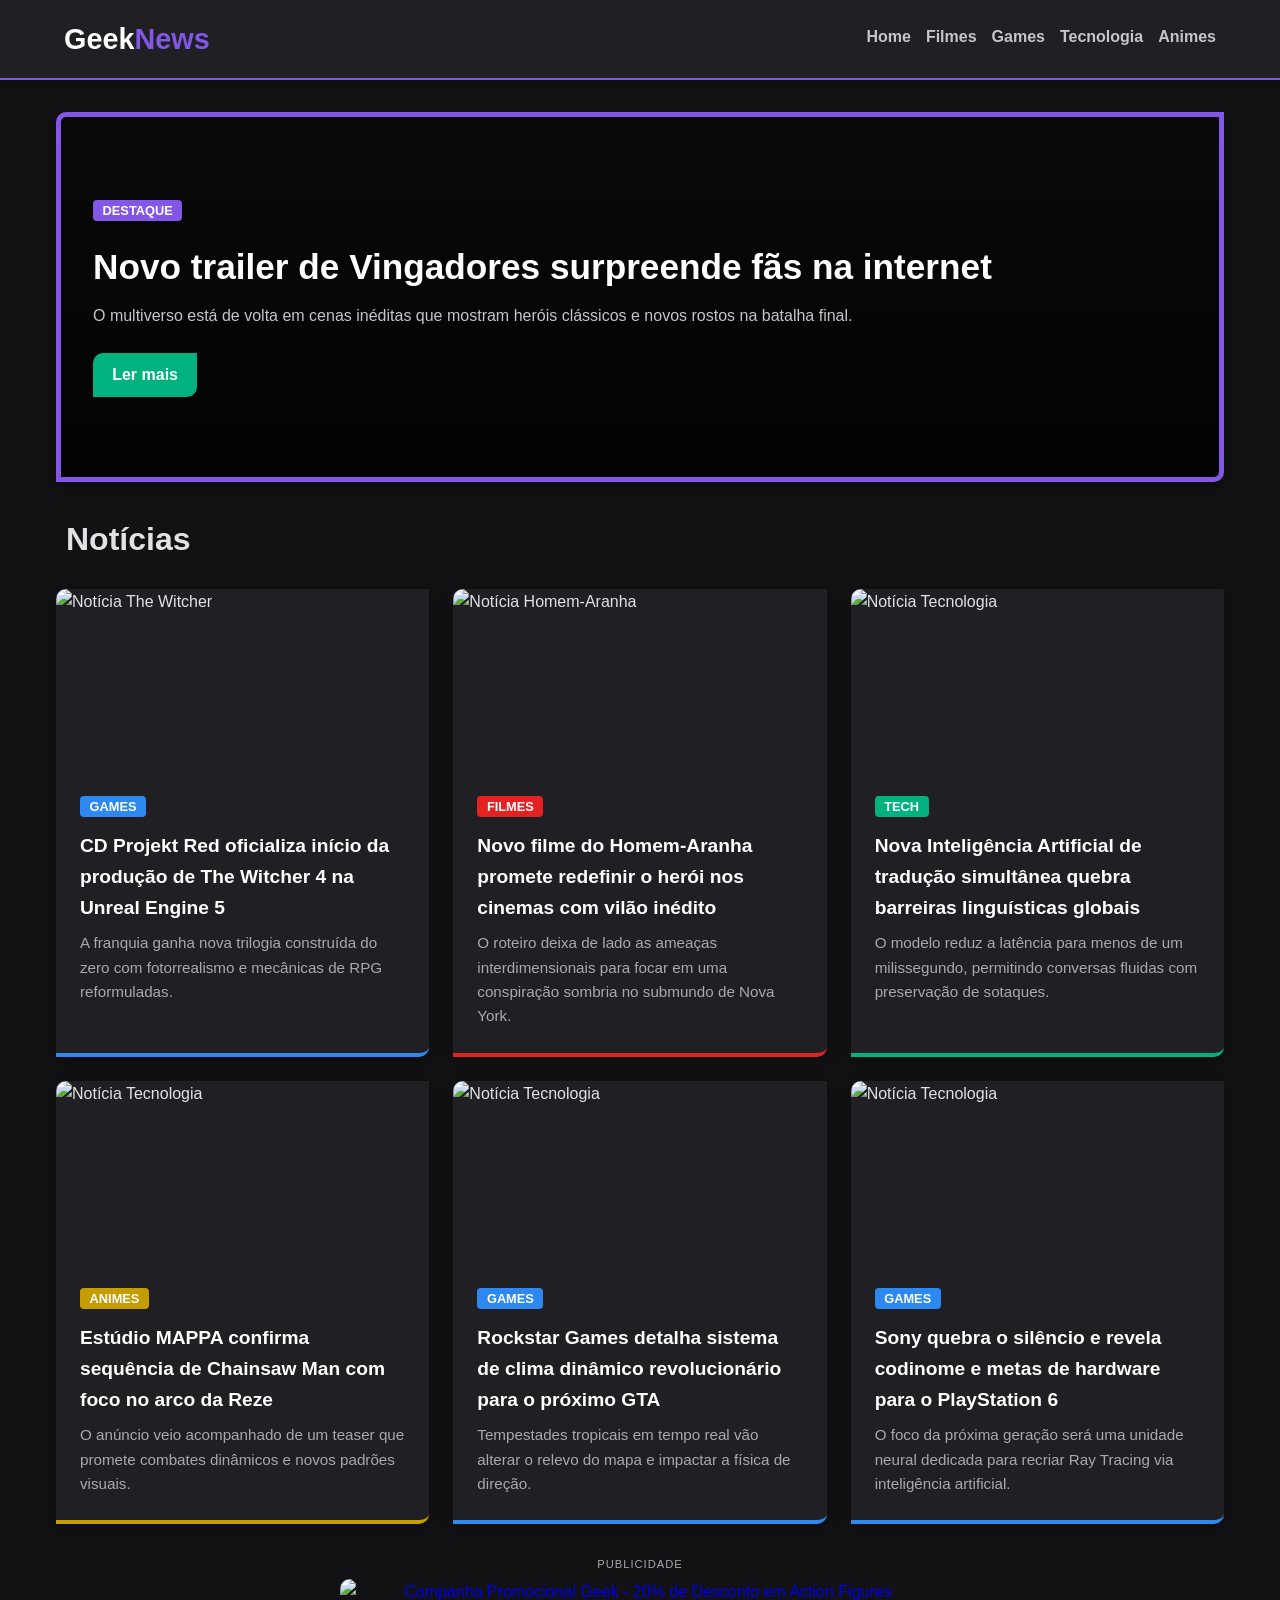
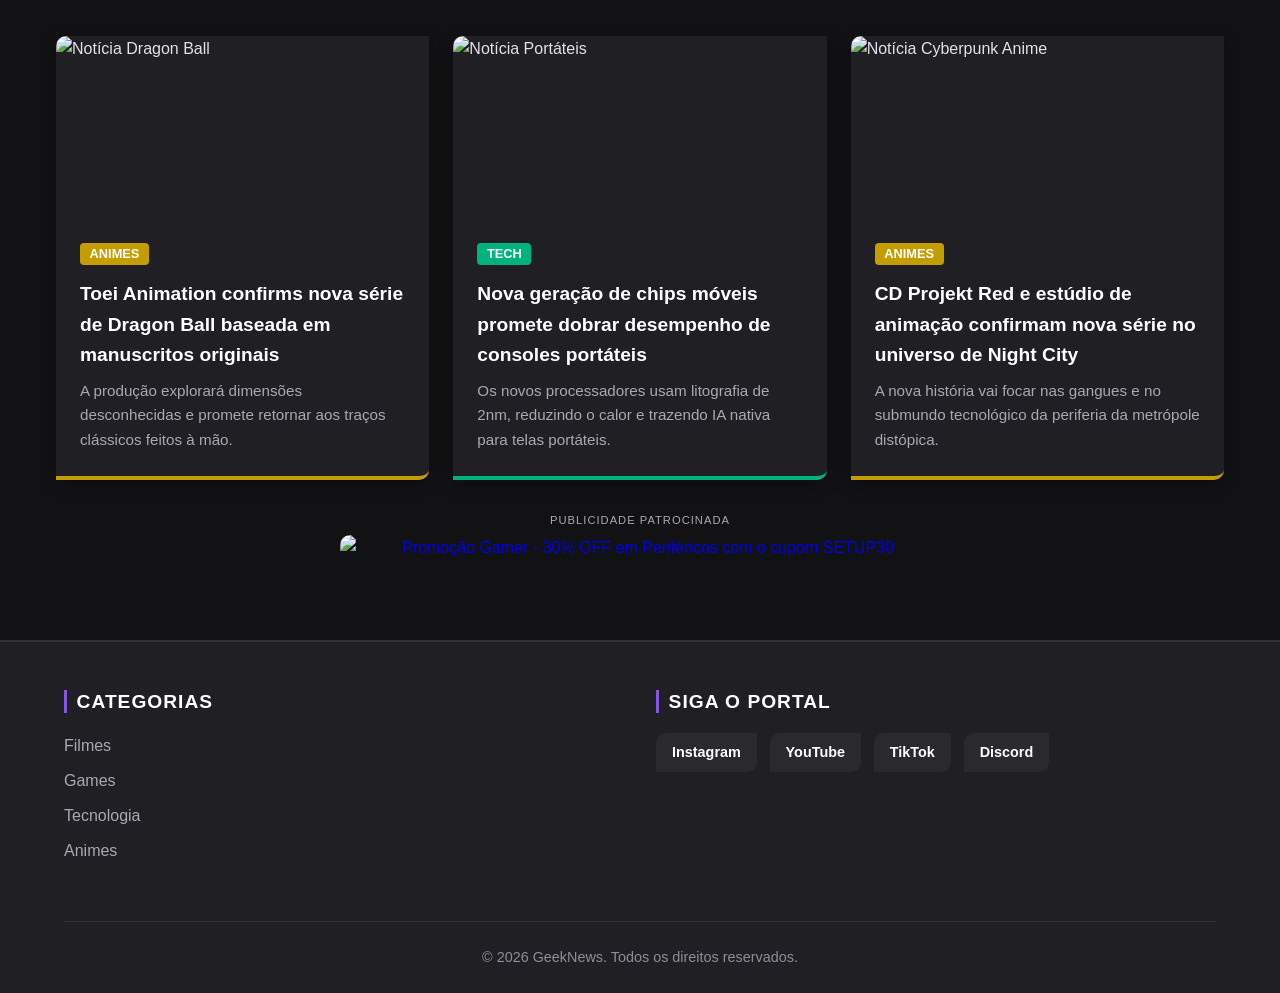
==== index.html @ 1e9d185f "Add files via upload" ====
<!DOCTYPE html>
<html lang="pt-BR">

<head>
    <meta charset="UTF-8">
    <meta name="viewport" content="width=device-width, initial-scale=1.0">
    <title>GeekNews - O seu portal de cultura pop</title>
    <link rel="stylesheet" href="style.css">
</head>

<body>
    <header>
        <div class="logo"><a href="index.html">Geek<span>News</span></a></div>
        <nav>
            <a href="index.html" class="nav-home">Home</a>
            <a href="filmes.html" class="nav-filmes">Filmes</a>
            <a href="games.html" class="nav-games">Games</a>
            <a href="tecnologia.html" class="nav-tecnologia">Tecnologia</a>
            <a href="animes.html" class="nav-animes">Animes</a>
        </nav>
    </header>

        <main class="container">
        <section class="destaque">
            <a href="noticia_vingadores.html" class="destaque-link">
                <div class="destaque-conteudo">
                    <span class="tag">Destaque</span>
                    <h1>Novo trailer de Vingadores surpreende fãs na internet</h1>
                    <p>O multiverso está de volta em cenas inéditas que mostram heróis clássicos e novos rostos na batalha final.</p>
                    <span class="btn">Ler mais</span>
                </div>
            </a>
        </section>

        <h2 class="titulo-secao">Notícias</h2>

        <section class="noticias-grid">

            <article class="card games">
                <a href="noticia_games1.html" class="card-link">
                    <img src="img/zelda.jpg" alt="Notícia The Witcher" class="card-img-foto">
                    <div class="card-body">
                        <span class="tag">Games</span>
                        <h3>CD Projekt Red oficializa início da produção de The Witcher 4 na Unreal Engine 5</h3>
                        <p>A franquia ganha nova trilogia construída do zero com fotorrealismo e mecânicas de RPG reformuladas.</p>
                    </div>
                </a>
            </article>

            <article class="card filmes">
                <a href="noticia_homem_aranha.html" class="card-link">
                    <img src="img/aranha.jpg" alt="Notícia Homem-Aranha" class="card-img-foto">
                    <div class="card-body">
                        <span class="tag">Filmes</span>
                        <h3>Novo filme do Homem-Aranha promete redefinir o herói nos cinemas com vilão inédito</h3>
                        <p>O roteiro deixa de lado as ameaças interdimensionais para focar em uma conspiração sombria no submundo de Nova York.</p>
                    </div>
                </a>
            </article>

            <article class="card tecnologia">
                <a href="noticia_tecnologia.html" class="card-link">
                    <img src="img/tecnologia.jpg" alt="Notícia Tecnologia" class="card-img-foto">
                    <div class="card-body">
                        <span class="tag">Tech</span>
                        <h3>Nova Inteligência Artificial de tradução simultânea quebra barreiras linguísticas globais</h3>
                        <p>O modelo reduz a latência para menos de um milissegundo, permitindo conversas fluidas com preservação de sotaques.</p>
                    </div>
                </a>
            </article>

            <article class="card animes">
                <a href="noticia_anime.html" class="card-link">
                    <img src="img/chainsaw.jpg" alt="Notícia Tecnologia" class="card-img-foto">
                    <div class="card-body">
                        <span class="tag">Animes</span>
                        <h3>Estúdio MAPPA confirma sequência de Chainsaw Man com foco no arco da Reze</h3>
                        <p>O anúncio veio acompanhado de um teaser que promete combates dinâmicos e novos padrões visuais.</p>
                    </div>
                </a>
            </article>

            <article class="card games">
                <a href="noticia_games2.html" class="card-link">
                    <img src="img/gta.jpg" alt="Notícia Tecnologia" class="card-img-foto">
                    <div class="card-body">
                        <span class="tag">Games</span>
                        <h3>Rockstar Games detalha sistema de clima dinâmico revolucionário para o próximo GTA</h3>
                        <p>Tempestades tropicais em tempo real vão alterar o relevo do mapa e impactar a física de direção.</p>
                    </div>
                </a>
            </article>

            <article class="card games">
                <a href="noticia_ps6.html" class="card-link">
                    <img src="img/ps6.jpg" alt="Notícia Tecnologia" class="card-img-foto">
                    <div class="card-body">
                        <span class="tag">Games</span>
                        <h3>Sony quebra o silêncio e revela codinome e metas de hardware para o PlayStation 6</h3>
                        <p>O foco da próxima geração será uma unidade neural dedicada para recriar Ray Tracing via inteligência artificial.</p>
                    </div>
                </a>
            </article>

        </section>

        <!-- Banner de Anúncio permanece fora da grade para ocupar toda a largura -->
        <div class="anuncio-horizontal">
            <span class="anuncio-tag">Publicidade</span>
            <a href="#" class="anuncio-link">
                <img src="img/banner_promocao.jpg" alt="Campanha Promocional Geek - 20% de Desconto em Action Figures" class="anuncio-img-banner">
            </a>
        </div>

        <section class="noticias-grid">

            <article class="card animes">
                <a href="noticia_dragonball.html" class="card-link">
                    <img src="img/dragon-ball.jpg" alt="Notícia Dragon Ball" class="card-img-foto">
                    <div class="card-body">
                        <span class="tag">Animes</span>
                        <h3>Toei Animation confirms nova série de Dragon Ball baseada em manuscritos originais</h3>
                        <p>A produção explorará dimensões desconhecidas e promete retornar aos traços clássicos feitos à mão.</p>
                    </div>
                </a>
            </article>

            <article class="card tecnologia">
                <a href="noticia_portateis.html" class="card-link">
                    <img src="img/portateis.jpg" alt="Notícia Portáteis" class="card-img-foto">
                    <div class="card-body">
                        <span class="tag">Tech</span>
                        <h3>Nova geração de chips móveis promete dobrar desempenho de consoles portáteis</h3>
                        <p>Os novos processadores usam litografia de 2nm, reduzindo o calor e trazendo IA nativa para telas portáteis.</p>
                    </div>
                </a>
            </article>

            <article class="card animes">
                <a href="noticia_cyberpunk_anime.html" class="card-link">
                    <img src="img/cyberpunk.jpg" alt="Notícia Cyberpunk Anime" class="card-img-foto">
                    <div class="card-body">
                        <span class="tag">Animes</span>
                        <h3>CD Projekt Red e estúdio de animação confirmam nova série no universo de Night City</h3>
                        <p>A nova história vai focar nas gangues e no submundo tecnológico da periferia da metrópole distópica.</p>
                    </div>
                </a>
            </article>

        </section>

        <!-- Novo Banner de Anúncio Gamer -->
        <div class="anuncio-horizontal">
            <span class="anuncio-tag">Publicidade Patrocinada</span>
            <a href="#" class="anuncio-link">
                <img src="img/banner_setup.jpg" alt="Promoção Gamer - 30% OFF em Periféricos com o cupom SETUP30" class="anuncio-img-banner">
            </a>
        </div>
    </main>

    <footer>
        <div class="footer-container">
            <!-- Coluna 1: Links de Navegação (Sem o Home) -->
            <div class="footer-col">
                <h4>Categorias</h4>
                <ul>
                    <li><a href="filmes.html">Filmes</a></li>
                    <li><a href="games.html">Games</a></li>
                    <li><a href="tecnologia.html">Tecnologia</a></li>
                    <li><a href="animes.html">Animes</a></li>
                </ul>
            </div>

            <!-- Coluna 2: Redes Sociais Fictícias -->
            <div class="footer-col">
                <h4>Siga o Portal</h4>
                <div class="social-links">
                    <a href="#" class="social-btn instagram">Instagram</a>
                    <a href="#" class="social-btn youtube">YouTube</a>
                    <a href="#" class="social-btn tiktok">TikTok</a>
                    <a href="#" class="social-btn discord">Discord</a>
                </div>
            </div>
        </div>

        <!-- Linha de Direitos Autorais -->
        <div class="footer-bottom">
            <p>&copy; 2026 GeekNews. Todos os direitos reservados.</p>
        </div>
    </footer>

</body>

</html>
---- style.css ----
/* ==========================================================================
   1. VARIÁVEIS, CONFIGURAÇÕES GERAIS E RESET
   ========================================================================== */
:root {
    --cor-principal: #202024;
    --cor-destaque: #8257e5;
    /* Roxo padrão do site */
    --cor-fundo: #121214;
    --cor-texto-claro: #fff;
    --cor-texto: #e1e1e6;
    --cor-texto-mutado: #a8a8b3;
    --curvatura: 10px 0 10px 0;
    --sombra-padrao: 0 4px 15px rgba(0, 0, 0, 0.35);

    /* VARIÁVEIS DE CORES DOS TÓPICOS */
    --cor-filmes: #e52222;
    /* Vermelho */
    --cor-games: #2d89ef;
    /* Azul */
    --cor-tecnologia: #00b37e;
    /* Verde */
    --cor-animes: #c49d03;
    /* Amarelo */
}

* {
    margin: 0;
    padding: 0;
    box-sizing: border-box;
}

body {
    margin: 0;
    background-color: var(--cor-fundo);
    color: var(--cor-texto);
    font-family: 'Segoe UI', Tahoma, Geneva, Verdana, sans-serif;
    line-height: 1.6;
}

.container {
    max-width: 1200px;
    margin: 2rem auto;
    padding: 0 1rem;
}

h1,
h2,
h3,
h4,
h5,
h6 {
    color: var(--cor-texto-claro);
}

/* ==========================================================================
   2. CABEÇALHO E MENU DE NAVEGAÇÃO (CORREÇÃO DE RESPONSIVIDADE)
   ========================================================================== */
header {
    background-color: var(--cor-principal);
    padding: 1rem 5%;
    display: flex;
    justify-content: space-between;
    align-items: center;
    border-bottom: 2px solid var(--cor-destaque);
    box-shadow: var(--sombra-padrao);
    flex-wrap: wrap;
    /* Permite que o menu desça de linha em telas pequenas sem sumir */
    gap: 1rem;
    /* Cria um espaçamento seguro entre a logo e os links */
}

.logo {
    font-size: 1.8rem;
    font-weight: bold;
}

.logo a {
    text-decoration: none;
    color: var(--cor-texto-claro);
    display: inline-block;
}

.logo span {
    color: var(--cor-destaque);
}

nav {
    display: flex;
    flex-direction: row;
    justify-content: center;
    flex-wrap: wrap;
    /* Evita que os links quebrem o layout em celulares */
    gap: 15px;
    /* Substitui a margem fixa por um espaçamento inteligente entre botões */
}

nav a {
    color: #c4c4cc;
    text-decoration: none;
    font-weight: 600;
    transition: 0.2s ease;
    padding-bottom: 4px;
    margin-left: 0 !important;
    /* Remove a margem antiga que jogava o texto para fora da tela */
}

/* Hover padrão da Home (Roxo) */
nav a.nav-home:hover,
nav a.nav-home.active {
    color: var(--cor-destaque);
    border-bottom: 2px solid var(--cor-destaque);
}

/* Hovers específicos por categoria */
nav a.nav-filmes:hover,
nav a.nav-filmes.active {
    color: var(--cor-filmes);
    border-bottom: 2px solid var(--cor-filmes);
}

nav a.nav-games:hover,
nav a.nav-games.active {
    color: var(--cor-games);
    border-bottom: 2px solid var(--cor-games);
}

nav a.nav-tecnologia:hover,
nav a.nav-tecnologia.active {
    color: var(--cor-tecnologia);
    border-bottom: 2px solid var(--cor-tecnologia);
}

nav a.nav-animes:hover,
nav a.nav-animes.active {
    color: var(--cor-animes);
    border-bottom: 2px solid var(--cor-animes);
}

/* ==========================================================================
   3. BANNER DE DESTAQUE (HOME)
   ========================================================================== */
.destaque-link {
    text-decoration: none;
    color: inherit;
    display: block;
    width: 100%;
}

.destaque {
    background: linear-gradient(rgba(0, 0, 0, 0.5), rgba(0, 0, 0, 0.85)), url('img/vingadores.jpg');
    background-size: cover;
    background-position: center 30%;
    padding: 5rem 2rem;
    border-radius: var(--curvatura);
    margin-bottom: 2rem;
    border: 5px solid var(--cor-destaque);
    box-shadow: var(--sombra-padrao);
}

.destaque h1 {
    font-size: 2.2rem;
    margin: 1rem 0 0.5rem 0;
    color: var(--cor-texto-claro);
}

.destaque p {
    color: #c4c4cc;
    margin-bottom: 1.5rem;
}

.btn {
    display: inline-block;
    background-color: #00b37e;
    color: var(--cor-texto-claro);
    padding: 0.6rem 1.2rem;
    border-radius: var(--curvatura);
    text-decoration: none;
    font-weight: bold;
    transition: 0.2s ease;
}

.btn:hover {
    background-color: #00875f;
}

/* ==========================================================================
   4. GRADE DE NOTÍCIAS E CARDS (BORDAS DINÂMICAS)
   ========================================================================== */

.titulo-secao {
    color: var(--cor-texto);
    font-size: 2rem;
    margin: 2% 0 2% 0;
    padding-left: 10px;
}


.noticias-grid {
    display: grid;
    grid-template-columns: repeat(auto-fit, minmax(300px, 1fr));
    gap: 1.5rem;
}

.card {
    background-color: var(--cor-principal);
    border-radius: var(--curvatura);
    overflow: hidden;
    transition: transform 0.2s ease, box-shadow 0.2s ease;
    box-shadow: var(--sombra-padrao);
    border-bottom: 4px solid transparent;
}

.card:hover {
    transform: translateY(-5px);
    box-shadow: 0 8px 25px rgba(0, 0, 0, 0.5);
}

.card-link {
    text-decoration: none;
    color: inherit;
    display: block;
    height: 100%;
}

.card-img-foto {
    width: 100%;
    height: 180px;
    object-fit: cover;
    display: block;
    image-rendering: -webkit-optimize-contrast;
}

.card-body {
    padding: 1.5rem;
}

.card-body h3 {
    font-size: 1.2rem;
    margin: 0.8rem 0 0.5rem 0;
    color: var(--cor-texto-claro);
}

.card-body p {
    color: var(--cor-texto-mutado);
    font-size: 0.95rem;
}

.tag {
    background-color: var(--cor-destaque);
    color: var(--cor-texto-claro);
    padding: 0.2rem 0.6rem;
    font-size: 0.8rem;
    border-radius: 4px;
    text-transform: uppercase;
    font-weight: bold;
}

/* Aplicação das variáveis nas bordas e tags dos cards */
.card.filmes {
    border-bottom-color: var(--cor-filmes);
}

.card.games {
    border-bottom-color: var(--cor-games);
}

.card.tecnologia {
    border-bottom-color: var(--cor-tecnologia);
}

.card.animes {
    border-bottom-color: var(--cor-animes);
}

.card.filmes .tag {
    background-color: var(--cor-filmes);
}

.card.games .tag {
    background-color: var(--cor-games);
}

.card.tecnologia .tag {
    background-color: var(--cor-tecnologia);
}

.card.animes .tag {
    background-color: var(--cor-animes);
}

/* ==========================================================================
   5. PÁGINA DE LEITURA INTERNA
   ========================================================================== */
article.noticia-completa {
    padding: 28px;
    border-radius: var(--curvatura);
    background-color: var(--cor-principal);
    box-shadow: var(--sombra-padrao);

    /* Substitua a borda antiga por esta transparente */
    border-left: 5px solid transparent;
}

/* --- Aplicação das cores nas bordas laterais da notícia --- */
article.noticia-completa.filmes {
    border-left-color: var(--cor-filmes);
}

article.noticia-completa.games {
    border-left-color: var(--cor-games);
}

article.noticia-completa.tecnologia {
    border-left-color: var(--cor-tecnologia);
}

article.noticia-completa.animes {
    border-left-color: var(--cor-animes);
}

/* --- Aplicação das cores nas tags internas da notícia --- */
article.noticia-completa.filmes .tag {
    background-color: var(--cor-filmes);
}

article.noticia-completa.games .tag {
    background-color: var(--cor-games);
}

article.noticia-completa.tecnologia .tag {
    background-color: var(--cor-tecnologia);
}

article.noticia-completa.animes .tag {
    background-color: var(--cor-animes);
}


.noticia-header {
    display: flex;
    flex-wrap: wrap;
    align-items: center;
    gap: 1rem;
    margin-bottom: 2rem;
}

.noticia-header .data {
    color: var(--cor-texto-mutado);
    font-size: 0.9rem;
    white-space: nowrap;
}

.noticia-header .titulo {
    width: 100%;
    font-size: 2.8rem;
    color: var(--cor-texto-claro);
    margin-top: 1rem;
    line-height: 1.2;
}

.noticia-imagem-topo {
    display: block;
    width: 100%;
    max-width: 800px;
    height: auto;
    margin: 2rem auto;
    border-radius: var(--curvatura);
    image-rendering: -webkit-optimize-contrast;
    image-rendering: crisp-edges;
    object-fit: contain;
}

.conteudo-noticia p {
    font-size: 1.15rem;
    color: var(--cor-texto);
    margin-bottom: 1.5rem;
    text-align: justify;
}

/* ==========================================================================
   6. PLAYERS DE VÍDEO (YOUTUBE)
   ========================================================================== */
.video-container {
    position: relative;
    padding-bottom: 33.75%;
    height: 0;
    overflow: hidden;
    max-width: 60%;
    margin: 2.5rem auto 1rem auto;
    background-color: #000;
    border-radius: var(--curvatura);
    box-shadow: 0 4px 20px rgba(0, 0, 0, 0.5);
}

.video-container iframe {
    position: absolute;
    top: 0;
    left: 0;
    width: 100%;
    height: 100%;
    border: none;
}

/* ==========================================================================
   7. ESPAÇOS PUBLICITÁRIOS (ANÚNCIOS OTIMIZADOS)
   ========================================================================== */
.anuncio-tag {
    display: block;
    font-size: 0.7rem;
    color: var(--cor-texto-mutado);
    text-transform: uppercase;
    letter-spacing: 1px;
    margin-bottom: 0.3rem;
    text-align: center;
}

.anuncio-horizontal {
    grid-column: 1 / -1;
    margin: 2rem 0;
    text-align: center;
}

.anuncio-link {
    display: block;
    width: 100%;
    text-decoration: none;
}

.anuncio-img-banner {
    width: 100%;
    height: auto;
    max-width: 600px;
    /* Mantém o banner compacto e bem centralizado */
    object-fit: contain;
    border-radius: var(--curvatura);
    display: block;
    margin: 0 auto;
    transition: transform 0.2s ease, box-shadow 0.2s ease;
}

.anuncio-img-banner:hover {
    transform: scale(1.01);
    box-shadow: 0 0 15px rgba(130, 87, 229, 0.4);
}

/* ==========================================================================
   8. RODAPÉ (FOOTER ALINHADO E TOTALMENTE LEGÍVEL)
   ========================================================================== */
footer {
    background-color: var(--cor-principal);
    padding: 3rem 5% 1.5rem 5%;
    margin-top: 5rem;
    border-top: 2px solid #323238;
}

.footer-container {
    max-width: 1200px;
    margin: 0 auto;
    display: flex;
    justify-content: space-between;
    flex-wrap: wrap;
    gap: 2rem;
}

.footer-col {
    flex: 1;
    min-width: 250px;
    display: flex;
    flex-direction: column;
    align-items: flex-start;
    text-align: left;
}

.footer-col h4 {
    color: var(--cor-texto-claro);
    font-size: 1.2rem;
    margin-bottom: 1.2rem;
    text-transform: uppercase;
    letter-spacing: 1px;
    border-left: 3px solid var(--cor-destaque);
    padding-left: 0.6rem;
    line-height: 1.2;
}

.footer-col ul {
    list-style: none;
    padding: 0;
    margin: 0;
    width: 100%;
}

.footer-col ul li {
    margin-bottom: 0.6rem;
}

.footer-col ul li a,
.footer-col ul li a:visited {
    color: var(--cor-texto-mutado) !important;
    text-decoration: none !important;
    font-size: 1rem;
    font-weight: 500;
    transition: color 0.2s ease;
    display: inline-block;
}

.footer-col ul li a:hover {
    color: #9466ff !important;
}

.social-links {
    display: flex;
    gap: 0.8rem;
    flex-wrap: wrap;
}

.social-btn {
    color: var(--cor-texto-claro);
    text-decoration: none;
    padding: 0.5rem 1rem;
    border-radius: var(--curvatura);
    font-size: 0.9rem;
    font-weight: bold;
    background-color: #29292e;
    transition: background-color 0.2s, transform 0.2s;
}

.social-btn.instagram:hover {
    background-color: #e1306c;
    transform: translateY(-2px);
}

.social-btn.youtube:hover {
    background-color: #ff0000;
    transform: translateY(-2px);
}

.social-btn.tiktok:hover {
    background-color: #010101;
    transform: translateY(-2px);
}

.social-btn.discord:hover {
    background-color: #5865f2;
    transform: translateY(-2px);
}

.footer-bottom {
    text-align: center;
    margin-top: 3rem;
    padding-top: 1.5rem;
    border-top: 1px solid #323238;
    color: #8d8d99;
    font-size: 0.9rem;
}

/* ==========================================================================
   9. RESPONSIVIDADE (CELULARES)
   ========================================================================== */
@media (max-width: 768px) {

    /* Ajustes Gerais de Container */
    .container {
        margin: 1rem auto;
        padding: 0 1rem;
    }

    /* Cabeçalho e Menu */
    header {
        flex-direction: column;
        align-items: center;
        text-align: center;
        padding: 1.5rem 1rem;
        gap: 1.2rem;
    }

    nav {
        width: 100%;
        justify-content: center;
        gap: 12px;
    }

    nav a {
        font-size: 0.95rem;
    }

    /* Títulos e Destaque */
    .titulo-secao {
        font-size: 1.6rem;
        margin: 1.5rem 0 1rem 0;
    }

    /* Responsividade do Destaque */
    .destaque {
        padding: 3rem 1.5rem !important; /* Reduz o espaçamento interno no celular */
        background-position: center center !important; /* Centraliza melhor a imagem de fundo */
        border-width: 3px !important; /* Diminui a espessura da borda */
        margin-bottom: 1.5rem !important;
    }

    .destaque h1 {
        font-size: 1.6rem !important; /* Reduz o tamanho da fonte para não quebrar bizarro */
        line-height: 1.3 !important;
    }

    .destaque p {
        font-size: 0.95rem !important; /* Deixa o texto descritivo mais confortável para ler */
        margin-bottom: 1.2rem !important;
    }

    .btn {
        padding: 0.5rem 1rem !important; /* Ajusta o tamanho do botão "Ler mais" */
        font-size: 0.9rem !important;
    }

    /* Grade de Notícias (Força 1 coluna em telas muito pequenas se necessário) */
    .noticias-grid {
        grid-template-columns: 1fr;
        gap: 1.2rem;
    }

    /* Interna da Notícia */
    .noticia-header .titulo {
        font-size: 1.8rem;
    }

    .conteudo-noticia p {
        font-size: 1.05rem;
        text-align: left;
        /* Melhora a leitura sem hifenação forçada no celular */
    }

    /* Players de Vídeo (Ocupa a largura total na tela pequena) */
    .video-container {
        max-width: 100%;
        padding-bottom: 56.25%;
        /* Proporção 16:9 perfeita para mobile */
        margin: 1.5rem 0;
    }

    /* Espaços Publicitários */
    .anuncio-img-banner {
        max-width: 100%;
        padding: 0 0.5rem;
    }

    /* Rodapé (Footer Totalmente Adaptável) */
    footer {
        padding: 2.5rem 1rem 1.5rem 1rem;
        margin-top: 3rem;
    }

    .footer-container {
        flex-direction: column;
        gap: 2rem;
    }

    .footer-col {
        min-width: 100%;
        align-items: center;
        /* Centraliza o conteúdo no mobile */
        text-align: center;
    }

    .footer-col h4 {
        border-left: none;
        border-bottom: 3px solid var(--cor-destaque);
        /* Transforma a barra em linha inferior */
        padding-left: 0;
        padding-bottom: 0.4rem;
        display: inline-block;
    }

    .social-links {
        justify-content: center;
        /* Centraliza os botões de redes sociais */
        width: 103%;
    }
}
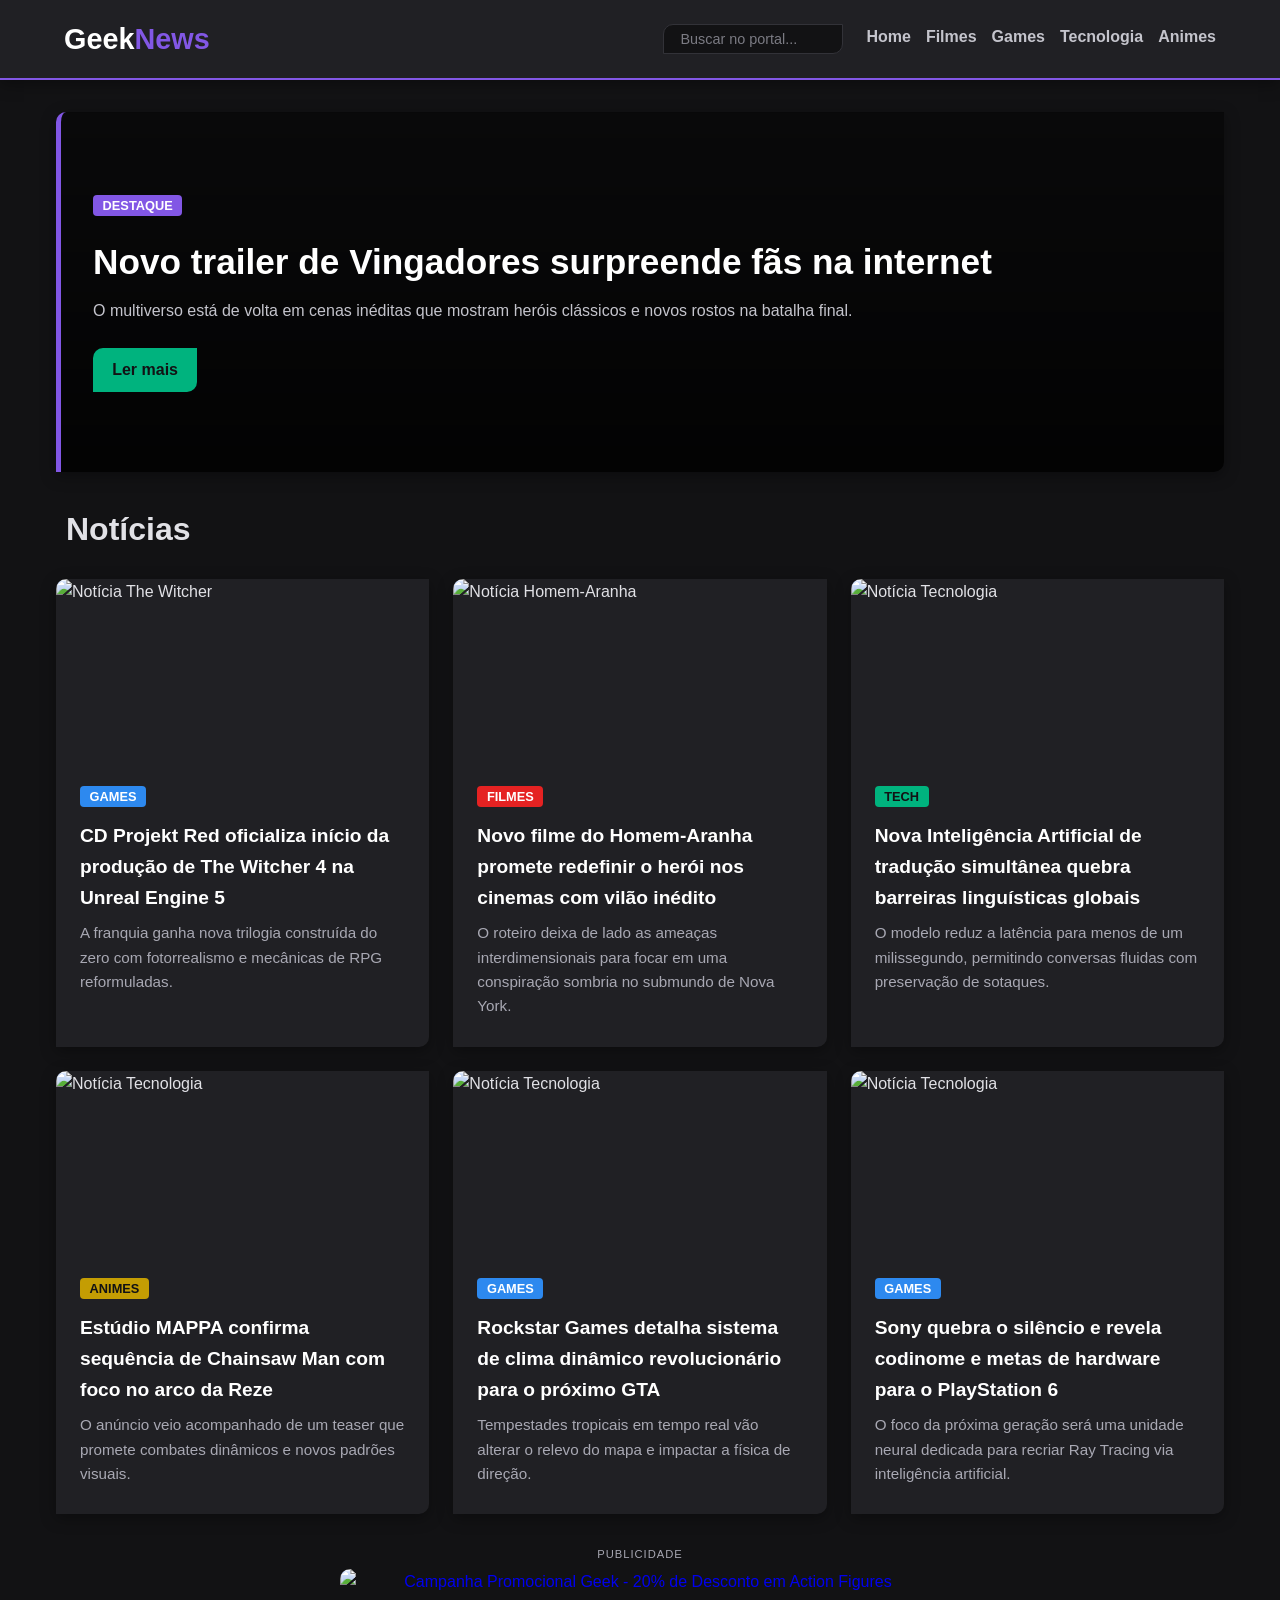
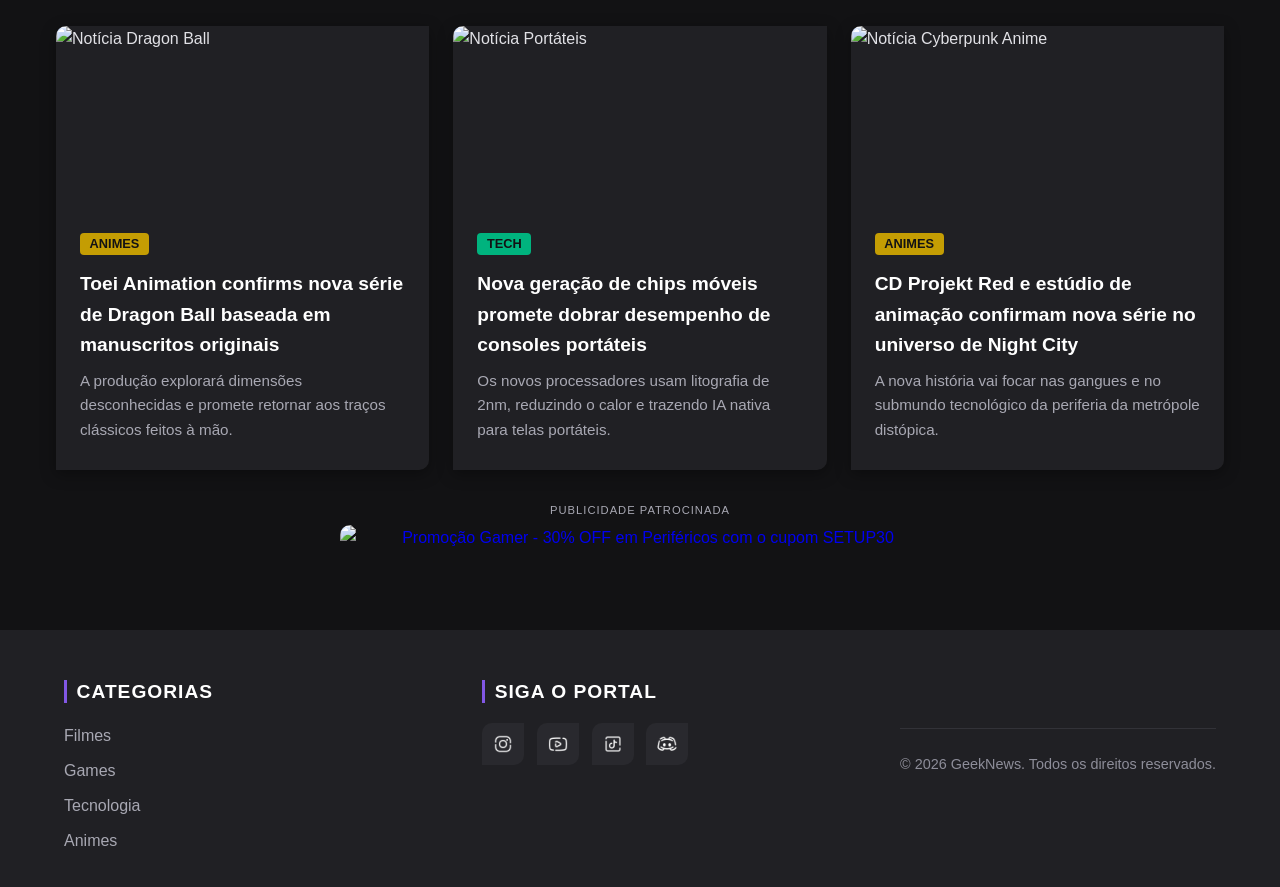
==== commit 4073b1c1: "Add search form and update footer social media links Added a search form in the header and updated s" ====
--- a/index.html
+++ b/index.html
@@ -5,6 +5,36 @@
     <meta charset="UTF-8">
     <meta name="viewport" content="width=device-width, initial-scale=1.0">
     <title>GeekNews - O seu portal de cultura pop</title>
+
+    <link rel="preload" href="img/vingadores.jpg" as="image" fetchpriority="high">
+
+    <style>
+        :root {
+            --cor-principal: #202024;
+            --cor-destaque: #8257e5;
+            --cor-fundo: #121214;
+            --cor-texto-claro: #fff;
+            --cor-texto: #e1e1e6;
+            --curvatura: 10px 0 10px 0;
+        }
+
+        body {
+            margin: 0;
+            background-color: var(--cor-fundo);
+            color: var(--cor-texto);
+            font-family: -apple-system, BlinkMacSystemFont, "Segoe UI", Roboto, sans-serif;
+        }
+
+        header {
+            background-color: var(--cor-principal);
+            padding: 1rem 5%;
+            display: flex;
+            justify-content: space-between;
+            align-items: center;
+            border-bottom: 2px solid var(--cor-destaque);
+        }
+    </style>
+
     <link rel="stylesheet" href="style.css">
 </head>
 
@@ -12,6 +42,10 @@
     <header>
         <div class="logo"><a href="index.html">Geek<span>News</span></a></div>
         <nav>
+            <form class="busca-container" onsubmit="return false;">
+                <input type="text" placeholder="Buscar no portal..." class="busca-input">
+            </form>
+
             <a href="index.html" class="nav-home">Home</a>
             <a href="filmes.html" class="nav-filmes">Filmes</a>
             <a href="games.html" class="nav-games">Games</a>
@@ -20,13 +54,14 @@
         </nav>
     </header>
 
-        <main class="container">
+    <main class="container">
         <section class="destaque">
             <a href="noticia_vingadores.html" class="destaque-link">
                 <div class="destaque-conteudo">
                     <span class="tag">Destaque</span>
                     <h1>Novo trailer de Vingadores surpreende fãs na internet</h1>
-                    <p>O multiverso está de volta em cenas inéditas que mostram heróis clássicos e novos rostos na batalha final.</p>
+                    <p>O multiverso está de volta em cenas inéditas que mostram heróis clássicos e novos rostos na
+                        batalha final.</p>
                     <span class="btn">Ler mais</span>
                 </div>
             </a>
@@ -42,7 +77,8 @@
                     <div class="card-body">
                         <span class="tag">Games</span>
                         <h3>CD Projekt Red oficializa início da produção de The Witcher 4 na Unreal Engine 5</h3>
-                        <p>A franquia ganha nova trilogia construída do zero com fotorrealismo e mecânicas de RPG reformuladas.</p>
+                        <p>A franquia ganha nova trilogia construída do zero com fotorrealismo e mecânicas de RPG
+                            reformuladas.</p>
                     </div>
                 </a>
             </article>
@@ -53,7 +89,8 @@
                     <div class="card-body">
                         <span class="tag">Filmes</span>
                         <h3>Novo filme do Homem-Aranha promete redefinir o herói nos cinemas com vilão inédito</h3>
-                        <p>O roteiro deixa de lado as ameaças interdimensionais para focar em uma conspiração sombria no submundo de Nova York.</p>
+                        <p>O roteiro deixa de lado as ameaças interdimensionais para focar em uma conspiração sombria no
+                            submundo de Nova York.</p>
                     </div>
                 </a>
             </article>
@@ -63,8 +100,10 @@
                     <img src="img/tecnologia.jpg" alt="Notícia Tecnologia" class="card-img-foto">
                     <div class="card-body">
                         <span class="tag">Tech</span>
-                        <h3>Nova Inteligência Artificial de tradução simultânea quebra barreiras linguísticas globais</h3>
-                        <p>O modelo reduz a latência para menos de um milissegundo, permitindo conversas fluidas com preservação de sotaques.</p>
+                        <h3>Nova Inteligência Artificial de tradução simultânea quebra barreiras linguísticas globais
+                        </h3>
+                        <p>O modelo reduz a latência para menos de um milissegundo, permitindo conversas fluidas com
+                            preservação de sotaques.</p>
                     </div>
                 </a>
             </article>
@@ -75,7 +114,8 @@
                     <div class="card-body">
                         <span class="tag">Animes</span>
                         <h3>Estúdio MAPPA confirma sequência de Chainsaw Man com foco no arco da Reze</h3>
-                        <p>O anúncio veio acompanhado de um teaser que promete combates dinâmicos e novos padrões visuais.</p>
+                        <p>O anúncio veio acompanhado de um teaser que promete combates dinâmicos e novos padrões
+                            visuais.</p>
                     </div>
                 </a>
             </article>
@@ -86,7 +126,8 @@
                     <div class="card-body">
                         <span class="tag">Games</span>
                         <h3>Rockstar Games detalha sistema de clima dinâmico revolucionário para o próximo GTA</h3>
-                        <p>Tempestades tropicais em tempo real vão alterar o relevo do mapa e impactar a física de direção.</p>
+                        <p>Tempestades tropicais em tempo real vão alterar o relevo do mapa e impactar a física de
+                            direção.</p>
                     </div>
                 </a>
             </article>
@@ -97,18 +138,19 @@
                     <div class="card-body">
                         <span class="tag">Games</span>
                         <h3>Sony quebra o silêncio e revela codinome e metas de hardware para o PlayStation 6</h3>
-                        <p>O foco da próxima geração será uma unidade neural dedicada para recriar Ray Tracing via inteligência artificial.</p>
+                        <p>O foco da próxima geração será uma unidade neural dedicada para recriar Ray Tracing via
+                            inteligência artificial.</p>
                     </div>
                 </a>
             </article>
 
         </section>
 
-        <!-- Banner de Anúncio permanece fora da grade para ocupar toda a largura -->
         <div class="anuncio-horizontal">
             <span class="anuncio-tag">Publicidade</span>
             <a href="#" class="anuncio-link">
-                <img src="img/banner_promocao.jpg" alt="Campanha Promocional Geek - 20% de Desconto em Action Figures" class="anuncio-img-banner">
+                <img src="img/banner_promocao.jpg" alt="Campanha Promocional Geek - 20% de Desconto em Action Figures"
+                    class="anuncio-img-banner">
             </a>
         </div>
 
@@ -120,7 +162,8 @@
                     <div class="card-body">
                         <span class="tag">Animes</span>
                         <h3>Toei Animation confirms nova série de Dragon Ball baseada em manuscritos originais</h3>
-                        <p>A produção explorará dimensões desconhecidas e promete retornar aos traços clássicos feitos à mão.</p>
+                        <p>A produção explorará dimensões desconhecidas e promete retornar aos traços clássicos feitos à
+                            mão.</p>
                     </div>
                 </a>
             </article>
@@ -131,7 +174,8 @@
                     <div class="card-body">
                         <span class="tag">Tech</span>
                         <h3>Nova geração de chips móveis promete dobrar desempenho de consoles portáteis</h3>
-                        <p>Os novos processadores usam litografia de 2nm, reduzindo o calor e trazendo IA nativa para telas portáteis.</p>
+                        <p>Os novos processadores usam litografia de 2nm, reduzindo o calor e trazendo IA nativa para
+                            telas portáteis.</p>
                     </div>
                 </a>
             </article>
@@ -142,7 +186,8 @@
                     <div class="card-body">
                         <span class="tag">Animes</span>
                         <h3>CD Projekt Red e estúdio de animação confirmam nova série no universo de Night City</h3>
-                        <p>A nova história vai focar nas gangues e no submundo tecnológico da periferia da metrópole distópica.</p>
+                        <p>A nova história vai focar nas gangues e no submundo tecnológico da periferia da metrópole
+                            distópica.</p>
                     </div>
                 </a>
             </article>
@@ -153,7 +198,8 @@
         <div class="anuncio-horizontal">
             <span class="anuncio-tag">Publicidade Patrocinada</span>
             <a href="#" class="anuncio-link">
-                <img src="img/banner_setup.jpg" alt="Promoção Gamer - 30% OFF em Periféricos com o cupom SETUP30" class="anuncio-img-banner">
+                <img src="img/banner_setup.jpg" alt="Promoção Gamer - 30% OFF em Periféricos com o cupom SETUP30"
+                    class="anuncio-img-banner">
             </a>
         </div>
     </main>
@@ -164,31 +210,41 @@
             <div class="footer-col">
                 <h4>Categorias</h4>
                 <ul>
-                    <li><a href="filmes.html">Filmes</a></li>
+                    <div class="footer-col.filmes">
+                        <li><a href="filmes.html">Filmes</a></li>
+                    </div>
+                    
                     <li><a href="games.html">Games</a></li>
                     <li><a href="tecnologia.html">Tecnologia</a></li>
                     <li><a href="animes.html">Animes</a></li>
                 </ul>
             </div>
 
-            <!-- Coluna 2: Redes Sociais Fictícias -->
+            <!-- Coluna 2: Redes Sociais com Logos em Imagem -->
             <div class="footer-col">
                 <h4>Siga o Portal</h4>
                 <div class="social-links">
-                    <a href="#" class="social-btn instagram">Instagram</a>
-                    <a href="#" class="social-btn youtube">YouTube</a>
-                    <a href="#" class="social-btn tiktok">TikTok</a>
-                    <a href="#" class="social-btn discord">Discord</a>
+                    <a href="#" class="social-btn instagram" title="Instagram">
+                        <img src="img/instagram.png" alt="Instagram">
+                    </a>
+                    <a href="#" class="social-btn youtube" title="YouTube">
+                        <img src="img/youtube.png" alt="YouTube">
+                    </a>
+                    <a href="#" class="social-btn tiktok" title="TikTok">
+                        <img src="img/tiktok.png" alt="TikTok">
+                    </a>
+                    <a href="#" class="social-btn discord" title="Discord">
+                        <img src="img/discord.png" alt="Discord">
+                    </a>
                 </div>
             </div>
-        </div>
-
-        <!-- Linha de Direitos Autorais -->
-        <div class="footer-bottom">
-            <p>&copy; 2026 GeekNews. Todos os direitos reservados.</p>
-        </div>
+
+            <!-- Linha de Direitos Autorais -->
+            <div class="footer-bottom">
+                <p>&copy; 2026 GeekNews. Todos os direitos reservados.</p>
+            </div>
     </footer>
 
 </body>
 
-</html>+</html>
--- a/style.css
+++ b/style.css
@@ -4,7 +4,6 @@
 :root {
     --cor-principal: #202024;
     --cor-destaque: #8257e5;
-    /* Roxo padrão do site */
     --cor-fundo: #121214;
     --cor-texto-claro: #fff;
     --cor-texto: #e1e1e6;
@@ -12,15 +11,10 @@
     --curvatura: 10px 0 10px 0;
     --sombra-padrao: 0 4px 15px rgba(0, 0, 0, 0.35);
 
-    /* VARIÁVEIS DE CORES DOS TÓPICOS */
     --cor-filmes: #e52222;
-    /* Vermelho */
     --cor-games: #2d89ef;
-    /* Azul */
     --cor-tecnologia: #00b37e;
-    /* Verde */
     --cor-animes: #c49d03;
-    /* Amarelo */
 }
 
 * {
@@ -32,9 +26,11 @@
 body {
     margin: 0;
     background-color: var(--cor-fundo);
-    color: var(--cor-texto);
-    font-family: 'Segoe UI', Tahoma, Geneva, Verdana, sans-serif;
+    color: var(--cor-texto) !important;
+    font-family: -apple-system, BlinkMacSystemFont, "Segoe UI", Roboto, Helvetica, Arial, sans-serif;
     line-height: 1.6;
+    -webkit-font-smoothing: antialiased;
+    -moz-osx-font-smoothing: grayscale;
 }
 
 .container {
@@ -53,7 +49,7 @@
 }
 
 /* ==========================================================================
-   2. CABEÇALHO E MENU DE NAVEGAÇÃO (CORREÇÃO DE RESPONSIVIDADE)
+   2. CABEÇALHO E MENU DE NAVEGAÇÃO
    ========================================================================== */
 header {
     background-color: var(--cor-principal);
@@ -64,9 +60,7 @@
     border-bottom: 2px solid var(--cor-destaque);
     box-shadow: var(--sombra-padrao);
     flex-wrap: wrap;
-    /* Permite que o menu desça de linha em telas pequenas sem sumir */
     gap: 1rem;
-    /* Cria um espaçamento seguro entre a logo e os links */
 }
 
 .logo {
@@ -89,9 +83,7 @@
     flex-direction: row;
     justify-content: center;
     flex-wrap: wrap;
-    /* Evita que os links quebrem o layout em celulares */
     gap: 15px;
-    /* Substitui a margem fixa por um espaçamento inteligente entre botões */
 }
 
 nav a {
@@ -101,17 +93,14 @@
     transition: 0.2s ease;
     padding-bottom: 4px;
     margin-left: 0 !important;
-    /* Remove a margem antiga que jogava o texto para fora da tela */
-}
-
-/* Hover padrão da Home (Roxo) */
+}
+
 nav a.nav-home:hover,
 nav a.nav-home.active {
     color: var(--cor-destaque);
     border-bottom: 2px solid var(--cor-destaque);
 }
 
-/* Hovers específicos por categoria */
 nav a.nav-filmes:hover,
 nav a.nav-filmes.active {
     color: var(--cor-filmes);
@@ -134,6 +123,52 @@
 nav a.nav-animes.active {
     color: var(--cor-animes);
     border-bottom: 2px solid var(--cor-animes);
+}
+
+.busca-container {
+    display: flex;
+    align-items: center;
+    margin-right: 0.5rem;
+}
+
+.busca-input {
+    background-color: #121214;
+    border: 1px solid #323238;
+    color: var(--cor-texto-claro);
+    padding: 0.4rem 1rem;
+    font-size: 0.9rem;
+    border-radius: var(--curvatura);
+    width: 180px;
+    transition: all 0.3s ease;
+}
+
+.busca-input:focus {
+    outline: none;
+    width: 230px;
+    border-color: var(--cor-destaque);
+    box-shadow: 0 0 8px rgba(130, 87, 229, 0.4);
+}
+
+.busca-input::placeholder {
+    color: var(--cor-texto-mutado);
+    opacity: 0.7;
+}
+
+@media (max-width: 768px) {
+    .busca-container {
+        width: 100%;
+        justify-content: center;
+        margin-right: 0;
+        margin-bottom: 0.5rem;
+    }
+
+    .busca-input {
+        width: 80%;
+    }
+
+    .busca-input:focus {
+        width: 90%;
+    }
 }
 
 /* ==========================================================================
@@ -153,8 +188,14 @@
     padding: 5rem 2rem;
     border-radius: var(--curvatura);
     margin-bottom: 2rem;
-    border: 5px solid var(--cor-destaque);
+    border-left: 5px solid var(--cor-destaque);
     box-shadow: var(--sombra-padrao);
+}
+
+.destaque:hover {
+    transform: translateY(-5px);
+    box-shadow: 0 8px 25px rgba(0, 0, 0, 0.5);
+    box-shadow: 0 4px 15px -3px var(--cor-destaque);
 }
 
 .destaque h1 {
@@ -171,7 +212,7 @@
 .btn {
     display: inline-block;
     background-color: #00b37e;
-    color: var(--cor-texto-claro);
+    color: #121214 !important;
     padding: 0.6rem 1.2rem;
     border-radius: var(--curvatura);
     text-decoration: none;
@@ -181,19 +222,18 @@
 
 .btn:hover {
     background-color: #00875f;
+    color: #fff !important;
 }
 
 /* ==========================================================================
    4. GRADE DE NOTÍCIAS E CARDS (BORDAS DINÂMICAS)
    ========================================================================== */
-
 .titulo-secao {
     color: var(--cor-texto);
     font-size: 2rem;
     margin: 2% 0 2% 0;
     padding-left: 10px;
 }
-
 
 .noticias-grid {
     display: grid;
@@ -255,37 +295,48 @@
     font-weight: bold;
 }
 
-/* Aplicação das variáveis nas bordas e tags dos cards */
-.card.filmes {
+/* Card Filmes */
+.card.filmes.card:hover {
     border-bottom-color: var(--cor-filmes);
-}
-
-.card.games {
-    border-bottom-color: var(--cor-games);
-}
-
-.card.tecnologia {
-    border-bottom-color: var(--cor-tecnologia);
-}
-
-.card.animes {
-    border-bottom-color: var(--cor-animes);
+    box-shadow: 0 4px 15px -3px var(--cor-filmes);
 }
 
 .card.filmes .tag {
     background-color: var(--cor-filmes);
+    color: #fff !important;
+}
+
+/* Card Games */
+.card.games.card:hover {
+    border-bottom-color: var(--cor-games);
+    box-shadow: 0 4px 15px -3px var(--cor-games);
 }
 
 .card.games .tag {
     background-color: var(--cor-games);
+    color: #fff !important;
+}
+
+/* Card Tecnologia */
+.card.tecnologia.card:hover {
+    border-bottom-color: var(--cor-tecnologia);
+    box-shadow: 0 4px 15px -3px var(--cor-tecnologia);
 }
 
 .card.tecnologia .tag {
     background-color: var(--cor-tecnologia);
+    color: #121214 !important;
+}
+
+/* Card Animes */
+.card.animes.card:hover {
+    border-bottom-color: var(--cor-animes);
+    box-shadow: 0 4px 15px -3px var(--cor-animes);
 }
 
 .card.animes .tag {
     background-color: var(--cor-animes);
+    color: #121214 !important;
 }
 
 /* ==========================================================================
@@ -296,12 +347,9 @@
     border-radius: var(--curvatura);
     background-color: var(--cor-principal);
     box-shadow: var(--sombra-padrao);
-
-    /* Substitua a borda antiga por esta transparente */
     border-left: 5px solid transparent;
 }
 
-/* --- Aplicação das cores nas bordas laterais da notícia --- */
 article.noticia-completa.filmes {
     border-left-color: var(--cor-filmes);
 }
@@ -318,23 +366,25 @@
     border-left-color: var(--cor-animes);
 }
 
-/* --- Aplicação das cores nas tags internas da notícia --- */
 article.noticia-completa.filmes .tag {
     background-color: var(--cor-filmes);
+    color: #fff !important;
 }
 
 article.noticia-completa.games .tag {
     background-color: var(--cor-games);
+    color: #fff !important;
 }
 
 article.noticia-completa.tecnologia .tag {
     background-color: var(--cor-tecnologia);
+    color: #121214 !important;
 }
 
 article.noticia-completa.animes .tag {
     background-color: var(--cor-animes);
-}
-
+    color: #121214 !important;
+}
 
 .noticia-header {
     display: flex;
@@ -430,7 +480,6 @@
     width: 100%;
     height: auto;
     max-width: 600px;
-    /* Mantém o banner compacto e bem centralizado */
     object-fit: contain;
     border-radius: var(--curvatura);
     display: block;
@@ -450,7 +499,7 @@
     background-color: var(--cor-principal);
     padding: 3rem 5% 1.5rem 5%;
     margin-top: 5rem;
-    border-top: 2px solid #323238;
+    border-top: 2px solid var(--cor-principal);
 }
 
 .footer-container {
@@ -505,6 +554,8 @@
 
 .footer-col ul li a:hover {
     color: #9466ff !important;
+    border-bottom: 2px solid var(--cor-destaque);
+    transform: translateY(-1px);
 }
 
 .social-links {
@@ -514,14 +565,23 @@
 }
 
 .social-btn {
-    color: var(--cor-texto-claro);
-    text-decoration: none;
-    padding: 0.5rem 1rem;
-    border-radius: var(--curvatura);
-    font-size: 0.9rem;
-    font-weight: bold;
+    display: flex;
+    align-items: center;
+    justify-content: center;
+    width: 42px;
+    height: 42px;
+    padding: 0 !important;
+    border-radius: var(--curvatura);
     background-color: #29292e;
     transition: background-color 0.2s, transform 0.2s;
+    overflow: hidden;
+}
+
+.social-btn img {
+    width: 20px;
+    height: 20px;
+    object-fit: contain;
+    filter: brightness(0) invert(1);
 }
 
 .social-btn.instagram:hover {
@@ -535,13 +595,20 @@
 }
 
 .social-btn.tiktok:hover {
-    background-color: #010101;
+    background-color: #000000;
     transform: translateY(-2px);
 }
 
 .social-btn.discord:hover {
     background-color: #5865f2;
     transform: translateY(-2px);
+}
+
+@media (max-width: 768px) {
+    .social-links {
+        justify-content: center;
+        width: 100%;
+    }
 }
 
 .footer-bottom {
@@ -553,18 +620,13 @@
     font-size: 0.9rem;
 }
 
-/* ==========================================================================
-   9. RESPONSIVIDADE (CELULARES)
-   ========================================================================== */
+/* ==========================================================================9. RESPONSIVIDADE (CELULARES)========================================================================== */
 @media (max-width: 768px) {
-
-    /* Ajustes Gerais de Container */
     .container {
         margin: 1rem auto;
         padding: 0 1rem;
     }
 
-    /* Cabeçalho e Menu */
     header {
         flex-direction: column;
         align-items: center;
@@ -583,42 +645,38 @@
         font-size: 0.95rem;
     }
 
-    /* Títulos e Destaque */
     .titulo-secao {
         font-size: 1.6rem;
         margin: 1.5rem 0 1rem 0;
     }
 
-    /* Responsividade do Destaque */
     .destaque {
-        padding: 3rem 1.5rem !important; /* Reduz o espaçamento interno no celular */
-        background-position: center center !important; /* Centraliza melhor a imagem de fundo */
-        border-width: 3px !important; /* Diminui a espessura da borda */
+        padding: 3rem 1.5rem !important;
+        background-position: center center !important;
+        border-width: 3px !important;
         margin-bottom: 1.5rem !important;
     }
 
     .destaque h1 {
-        font-size: 1.6rem !important; /* Reduz o tamanho da fonte para não quebrar bizarro */
+        font-size: 1.6rem !important;
         line-height: 1.3 !important;
     }
 
     .destaque p {
-        font-size: 0.95rem !important; /* Deixa o texto descritivo mais confortável para ler */
+        font-size: 0.95rem !important;
         margin-bottom: 1.2rem !important;
     }
 
     .btn {
-        padding: 0.5rem 1rem !important; /* Ajusta o tamanho do botão "Ler mais" */
+        padding: 0.5rem 1rem !important;
         font-size: 0.9rem !important;
     }
 
-    /* Grade de Notícias (Força 1 coluna em telas muito pequenas se necessário) */
     .noticias-grid {
         grid-template-columns: 1fr;
         gap: 1.2rem;
     }
 
-    /* Interna da Notícia */
     .noticia-header .titulo {
         font-size: 1.8rem;
     }
@@ -626,24 +684,19 @@
     .conteudo-noticia p {
         font-size: 1.05rem;
         text-align: left;
-        /* Melhora a leitura sem hifenação forçada no celular */
-    }
-
-    /* Players de Vídeo (Ocupa a largura total na tela pequena) */
+    }
+
     .video-container {
         max-width: 100%;
         padding-bottom: 56.25%;
-        /* Proporção 16:9 perfeita para mobile */
         margin: 1.5rem 0;
     }
 
-    /* Espaços Publicitários */
     .anuncio-img-banner {
         max-width: 100%;
         padding: 0 0.5rem;
     }
 
-    /* Rodapé (Footer Totalmente Adaptável) */
     footer {
         padding: 2.5rem 1rem 1.5rem 1rem;
         margin-top: 3rem;
@@ -657,14 +710,12 @@
     .footer-col {
         min-width: 100%;
         align-items: center;
-        /* Centraliza o conteúdo no mobile */
         text-align: center;
     }
 
     .footer-col h4 {
         border-left: none;
         border-bottom: 3px solid var(--cor-destaque);
-        /* Transforma a barra em linha inferior */
         padding-left: 0;
         padding-bottom: 0.4rem;
         display: inline-block;
@@ -672,7 +723,6 @@
 
     .social-links {
         justify-content: center;
-        /* Centraliza os botões de redes sociais */
-        width: 103%;
-    }
-}+        width: 100%;
+    }
+}
